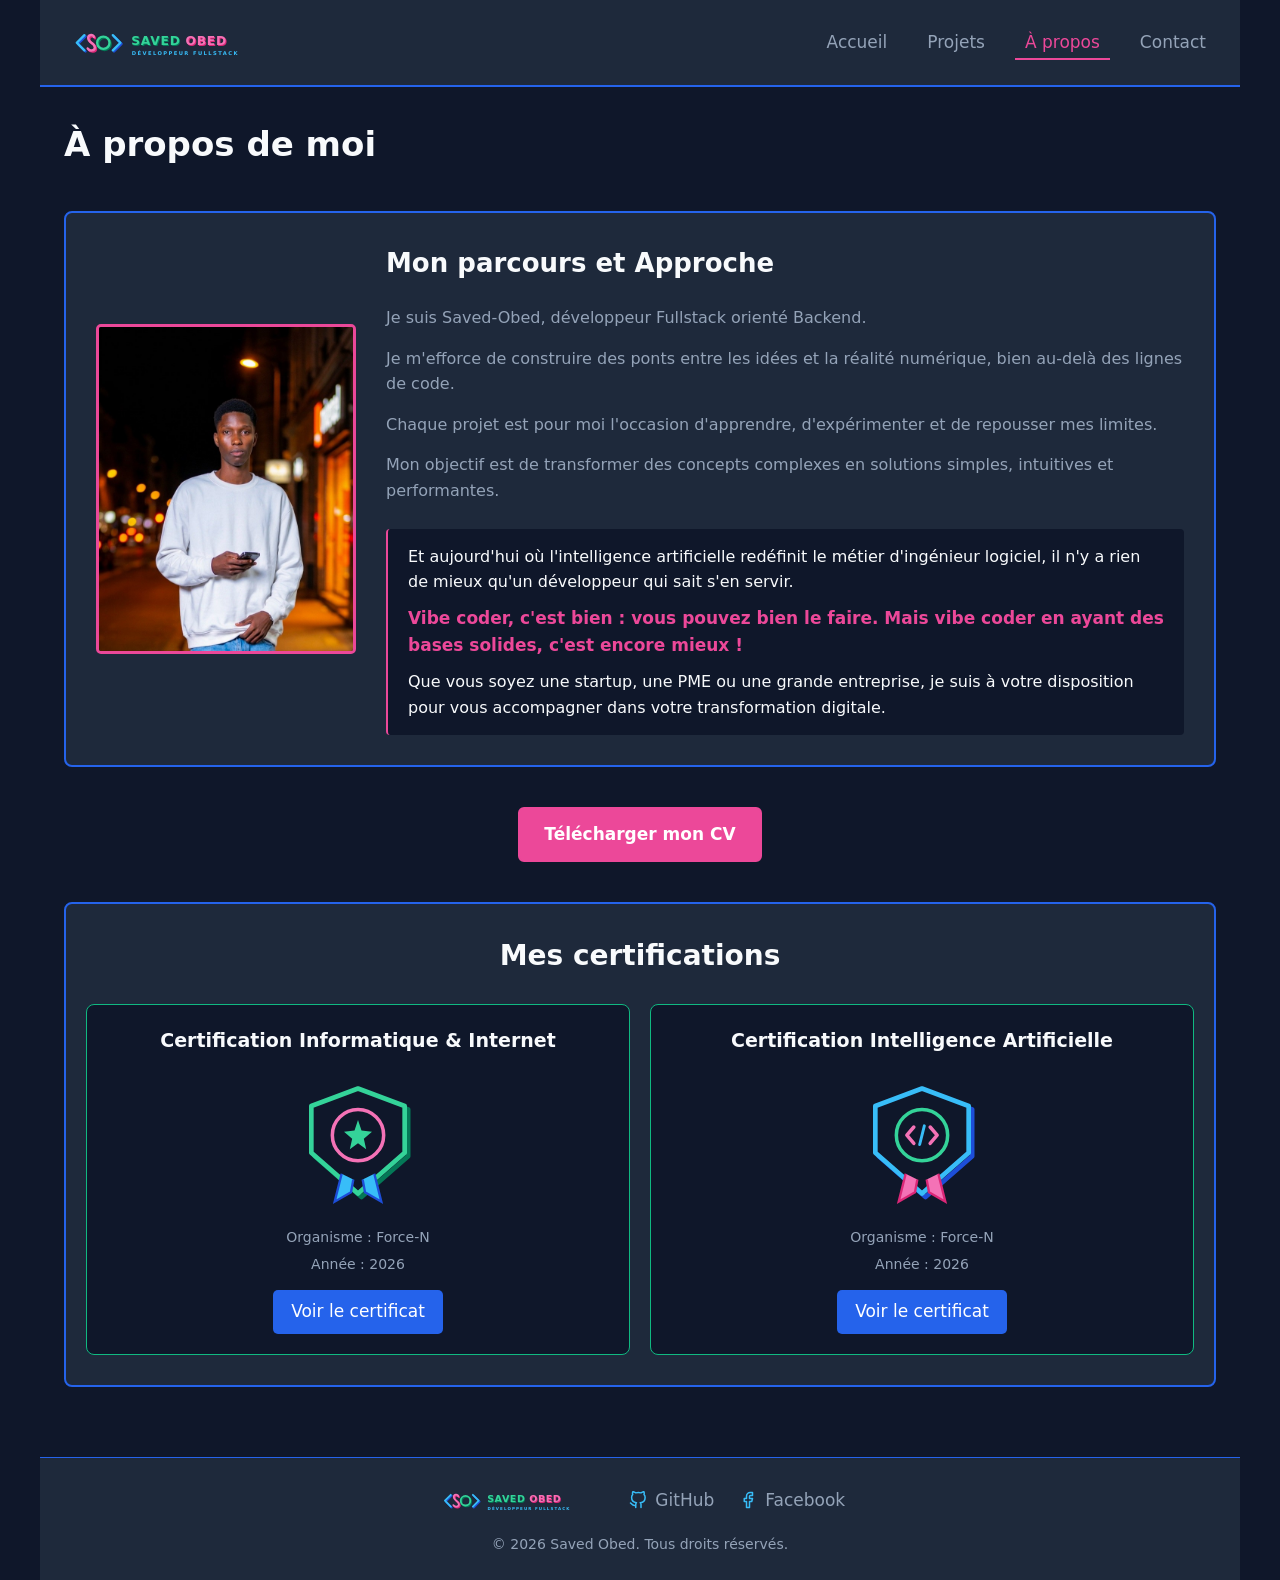
==== about.html @ 8eb466ea "le premier envoi de mon portfolio" ====
<!DOCTYPE html>

<html lang="fr">

<head>
    <meta charset="UTF-8">
    <meta name="viewport" content="width=device-width, initial-scale=1.0">
    <meta name="description" content="Découvrez le parcours de Saved-Obed, développeur Fullstack Backend. Certifications, vision et approche du développement augmenté par l'IA.">
    <title>À propos - Saved-Obed</title>
    <link rel="icon" href="./assets/logo.svg" type="image/svg+xml">
    <link rel="stylesheet" href="style.css">
</head>

<body>

    <header>

        <img src="./assets/logo.svg" alt="Saved-Obed fullstack dev">

        <nav id="navigation">
            <button type="button" class="menu" id="bouton-menu" aria-label="Ouvrir le menu de navigation">
                Menu</button>
            <ul id="liens">
                <li><a href="index.html">Accueil</a></li>
                <li><a href="projets.html" >Projets</a></li>
                <li><a href="about.html" class="active">À propos</a></li>
                <li><a href="contact.html">Contact</a></li>
            </ul>
        </nav>
        
    </header>

    <main>

        <h1>À propos de moi</h1>

       <section class="partie-a_propos">

        <img src="./assets/ma-photo.jpg" alt="Saved Obed - Développeur Fullstack" loading="lazy"> 

        <div>

            <h2>Mon parcours et Approche</h2>

            <p>Je suis Saved-Obed, développeur Fullstack orienté Backend.</p>
            
            <p>Je m'efforce de construire des ponts entre les idées et la réalité numérique, bien au-delà des lignes de code.</p>

            <p>Chaque projet est pour moi l'occasion d'apprendre, d'expérimenter et de repousser mes limites.</p>

            <p>Mon objectif est de transformer des concepts complexes en solutions simples, intuitives et performantes.</p>

            <div class="vision">
                <p>Et aujourd'hui où l'intelligence artificielle redéfinit le métier d'ingénieur logiciel, il n'y a rien de mieux qu'un développeur qui sait s'en servir.</p>
                <p><strong>Vibe coder, c'est bien : vous pouvez bien le faire. Mais vibe coder en ayant des bases solides, c'est encore mieux !</strong></p>
                <p>Que vous soyez une startup, une PME ou une grande entreprise, je suis à votre disposition pour vous accompagner dans votre transformation digitale.</p>
            </div>
        </div>
        
       </section>

       <a href="./assets/cv-certificat/CV-Obed-HOUNZANDJI.pdf" download id="telecharger">Télécharger mon CV</a>


       <section id="mes-certifications">

        <h2>Mes certifications</h2>

        <div id="chaque-certificat">
            
            <div>
                <h3>Certification Informatique & Internet</h3>
                <img src="./assets/certification1.svg" alt="Certification Informatique & Internet">
                <ul>
                    <li>Organisme : Force-N</li>
                    <li>Année : 2026</li>
                </ul>
                <a href="./assets/cv-certificat/certificat _Obed-HOUNZANDJI_ForceN-Informatique& internet.pdf" target="_blank" rel="noopener noreferrer">Voir le certificat</a>
            </div>

            <div>
                <h3>Certification Intelligence Artificielle</h3>
                <img src="./assets/certification2.svg" alt="Certification Intelligence Artificielle">
                <ul>
                    <li>Organisme : Force-N</li>
                    <li>Année : 2026</li>
                </ul>
                <a href="./assets/cv-certificat/certificat _Obed-HOUNZANDJI_ForceN-IA.pdf" target="_blank" rel="noopener noreferrer">Voir le certificat</a>
            </div>
            
        </div>

       </section>

    </main>

    <footer>

        <div>
            <img src="./assets/logo.svg" alt="Saved-Obed fullstack dev" class="logo">
            <a href="https://github.com/hounzandjiobed" target="_blank" rel="noopener noreferrer"><img src="./assets/icons/github.svg" alt="lien GitHub" class="footer-icone"> GitHub</a>
            <a href="https://www.facebook.com/profile.php?id=61586889844103" target="_blank" rel="noopener noreferrer"><img src="./assets/icons/facebook.svg" alt="lien Facebook" class="footer-icone"> Facebook</a>
        </div>

        <p>&copy; 2026 Saved Obed. Tous droits réservés.</p>

    </footer>

    <script src="app.js"></script>
</body>

</html>
---- style.css ----
/* Reset et bases */

* {
    margin: 0;
    padding: 0;
    box-sizing: border-box;
}

/* Variables pour le projet (Palette dominante : Bleu, Rose, Vert) */

:root {
    /* Couleurs principales */
    --couleur-bleu: #2563eb;
    --couleur-rose: #ec4899;
    --couleur-vert: #10b981;

    /* Variantes plus soutenues pour le survol */
    --couleur-bleu-survol: #1d4ed8;
    --couleur-rose-survol: #db2777;
    --couleur-vert-survol: #059669;

    /* Couleurs de fond et surfaces */
    --couleur-fond: #0f172a;
    --couleur-carte: #1e293b;

    /* Couleurs de texte */
    --couleur-texte: #f8fafc;
    --couleur-texte-secondaire: #94a3b8;
}

/* Stylisation générale */

body {
    font-family: system-ui, -apple-system, BlinkMacSystemFont, 'Segoe UI', Roboto, Oxygen, Ubuntu, Cantarell, sans-serif;
    font-size: 17px;
    line-height: 1.6;
    color: var(--couleur-texte);
    background-color: var(--couleur-fond);
    width: 100%;
    min-height: 100vh;
    display: flex;
    flex-direction: column;
}

img {
    display: block;
    object-fit: cover;
}

a {
    text-decoration: none;
    color: inherit;
}

/* Le Header et la Navigation */

header {
    display: flex;
    justify-content: space-between;
    align-items: center;
    max-width: 1200px;
    width: 100%;
    margin: 0 auto;
    padding: 20px 1.5rem;
    background-color: var(--couleur-carte);
    border-bottom: 2px solid var(--couleur-bleu);
}

header img {
    height: 45px;
    width: auto;
    object-fit: contain;
}

header ul {
    display: flex;
    gap: 20px;
    align-items: center;
    list-style: none;
}

.menu{
    display: none;
    background-color: var(--couleur-bleu);
    color: var(--couleur-texte);
    border: 2px solid var(--couleur-rose);
    padding: 6px 10px;
    border-radius: 6px;
    font-weight: 500;
    cursor: pointer;
}

header nav a {
    color: var(--couleur-texte-secondaire);
    font-weight: 500;
    padding: 6px 10px;
    border-bottom: 2px solid transparent;
    transition: color 0.3s ease, border-color 0.3s ease;
}

header nav a:hover {
    color: var(--couleur-rose);
    border-bottom-color: var(--couleur-rose);
}

header nav a.active {
    color: var(--couleur-rose);
    border-bottom-color: var(--couleur-rose);
}

/* Conteneur principal (Main) */

main {
    margin: 0 auto;
    max-width: 1200px;
    width: 100%;
    padding: 30px 1.5rem;
    display: flex;
    flex-direction: column;
    gap: 40px;
}

/* Section Hero */

#hero {
    min-height: 60vh;
    display: flex;
    flex-direction: column;
    justify-content: center;
    align-items: center;
    text-align: center;
    gap: 20px;
    padding: 40px 20px;
    border: 2px solid var(--couleur-bleu);
    border-radius: 8px;

    /* Arrière-plan décomposé propriété par propriété */
    background-image: linear-gradient(rgba(15, 23, 42, 0.70), rgba(15, 23, 42, 0.70)), url(assets/arriereplan-hero.jpg);
    background-position: center;
    background-size: cover;
    background-repeat: no-repeat;
}

#hero h1 {
    color: var(--couleur-texte);
    font-size: 34px;
    max-width: 800px;
}

#hero p {
    color: var(--couleur-texte-secondaire);
    font-size: 19px;
    max-width: 700px;
}

#hero a {
    display: inline-block;
    margin: 5px 10px;
    padding: 12px 24px;
    font-size: 16px;
    font-weight: bold;
    border-radius: 6px;
    transition: transform 0.2s ease, background-color 0.2s ease, border-color 0.2s ease, color 0.2s ease;
}

#hero #bouton1 {
    background-color: var(--couleur-rose);
    color: #ffffff;
    border: 2px solid var(--couleur-rose);
}

#hero #bouton1:hover {
    background-color: var(--couleur-rose-survol);
    border-color: var(--couleur-rose-survol);
    transform: translateY(-2px);
}

#hero #bouton2 {
    background-color: transparent;
    color: var(--couleur-texte);
    border: 2px solid var(--couleur-bleu);
}

#hero #bouton2:hover {
    background-color: var(--couleur-bleu);
    color: #ffffff;
    transform: translateY(-2px);
}

/* Section Compétences */

#competences {
    background-color: var(--couleur-carte);
    border: 2px solid var(--couleur-bleu);
    border-radius: 8px;
    padding: 30px 20px;
    text-align: center;
}

#competences h2 {
    margin-bottom: 25px;
    color: var(--couleur-texte);
    font-size: 28px;
}

#competences > div {
    display: grid;
    grid-template-columns: repeat(auto-fit, minmax(220px, 1fr));
    gap: 20px;
}

.cmp {
    background-color: var(--couleur-fond);
    border: 1px solid var(--couleur-vert);
    border-radius: 8px;
    padding: 20px;
    display: flex;
    flex-direction: column;
    align-items: center;
    justify-content: center;
    gap: 12px;
    text-align: center;
    transition: transform 0.3s ease, border-color 0.3s ease;
}

.cmp:hover {
    transform: translateY(-5px);
    border-color: var(--couleur-vert-survol);
}

.cmp h3 {
    color: var(--couleur-texte);
    font-size: 20px;
}

.cmp img {
    width: 48px;
    height: 48px;
    object-fit: cover;
}

.cmp p {
    color: var(--couleur-texte-secondaire);
    font-size: 15px;
}

/* Section Aperçu des Projets */

#apercu-projets {
    background-color: var(--couleur-carte);
    border: 2px solid var(--couleur-bleu);
    border-radius: 8px;
    padding: 30px 20px;
    text-align: center;
}

#apercu-projets h2 {
    margin-bottom: 25px;
    color: var(--couleur-texte);
    font-size: 28px;
}

#apercu-projets > div {
    display: grid;
    grid-template-columns: repeat(auto-fit, minmax(240px, 1fr));
    gap: 20px;
}

.projet {
    background-color: var(--couleur-fond);
    border: 1px solid var(--couleur-rose);
    border-radius: 8px;
    padding: 20px;
    display: flex;
    flex-direction: column;
    align-items: center;
    gap: 15px;
    text-align: center;
    transition: transform 0.3s ease, border-color 0.3s ease;
}

.projet:hover {
    transform: translateY(-5px);
    border-color: var(--couleur-rose-survol);
}

.projet img {
    width: 100%;
    height: 140px;
    object-fit: cover;
}

.projet h3 {
    color: var(--couleur-texte);
    font-size: 20px;
}

.projet p {
    color: var(--couleur-texte-secondaire);
    font-size: 15px;
}

.projet a {
    margin-top: auto;
    padding: 10px 20px;
    background-color: var(--couleur-bleu);
    color: #ffffff;
    border-radius: 5px;
    font-weight: 500;
    transition: background-color 0.2s ease;
}

.projet a:hover {
    background-color: var(--couleur-bleu-survol);
}

/* Section Réseaux Sociaux (Aside) */

aside {
    background-color: var(--couleur-carte);
    border: 2px solid var(--couleur-vert);
    border-radius: 8px;
    padding: 25px 20px;
    text-align: center;
}

aside h2 {
    margin-bottom: 20px;
    color: var(--couleur-texte);
    font-size: 24px;
}

aside div {
    display: flex;
    justify-content: center;
    align-items: center;
    flex-wrap: wrap;
    gap: 15px;
}

aside a {
    display: inline-flex;
    align-items: center;
    gap: 8px;
    padding: 10px 20px;
    border: 1px solid var(--couleur-vert);
    border-radius: 20px;
    color: var(--couleur-texte);
    background-color: var(--couleur-fond);
    transition: background-color 0.25s ease, color 0.25s ease, transform 0.25s ease;
}

aside a:hover {
    background-color: var(--couleur-vert);
    color: #ffffff;
    transform: scale(1.05);
}

aside img {
    width: 20px;
    height: 20px;
}

/* Le Footer */

footer {
    max-width: 1200px;
    width: 100%;
    margin: 40px auto 0;
    padding: 25px 1.5rem;
    background-color: var(--couleur-carte);
    border-top: 1px solid var(--couleur-bleu);
    display: flex;
    flex-direction: column;
    align-items: center;
    gap: 15px;
    text-align: center;
}

footer div {
    display: flex;
    justify-content: center;
    align-items: center;
    gap: 25px;
    flex-wrap: wrap;
}

.logo {
    height: 35px;
    width: auto;
    object-fit: contain;
}

footer a {
    display: inline-flex;
    align-items: center;
    gap: 8px;
    color: var(--couleur-texte-secondaire);
    transition: color 0.3s ease;
}

footer a:hover {
    color: var(--couleur-rose);
}

.footer-icone {
    width: 18px;
    height: 18px;
}

footer p {
    color: var(--couleur-texte-secondaire);
    font-size: 14px;
}

/* =========================================
   Styles spécifiques pour la page Projets (projets.html)
   ========================================= */

/* En-tête de la page projets */
#partie-projets {
    text-align: center;
    padding: 10px 0;
}

#partie-projets h1 {
    color: var(--couleur-texte);
    font-size: 32px;
    margin-bottom: 10px;
}

#partie-projets p {
    color: var(--couleur-texte-secondaire);
    font-size: 18px;
}

/* Chaque fiche de projet */
.chaque-projet {
    background-color: var(--couleur-carte);
    border: 2px solid var(--couleur-rose);
    border-radius: 8px;
    padding: 25px;
    display: flex;
    flex-direction: column;
    gap: 15px;
    align-items: center;
    transition: transform 0.3s ease, border-color 0.3s ease;
}

.chaque-projet:hover {
    transform: translateY(-5px);
    border-color: var(--couleur-rose-survol);
}

.chaque-projet img {
    margin: 0 auto;
    max-width: 450px;
    width: 100%;
    max-height: 250px;
    object-fit: cover;
    background-color: var(--couleur-fond);
    border-radius: 5px;
    border: 2px solid var(--couleur-texte);
    padding: 15px;
}

.chaque-projet h2 {
    color: var(--couleur-texte);
    font-size: 24px;
}

.chaque-projet p {
    color: var(--couleur-texte-secondaire);
    font-size: 16px;
}

/* Les badges / tags de technologies (Python, HTML, etc.) */
.chaque-projet ul {
    display: flex;
    gap: 10px;
    list-style: none;
    flex-wrap: wrap;
}

.chaque-projet li {
    background-color: var(--couleur-fond);
    border: 1px solid var(--couleur-vert);
    color: var(--couleur-texte-secondaire);
    padding: 4px 12px;
    border-radius: 15px;
    font-size: 13px;
}

/* Bouton du projet */
.chaque-projet a {
    display: inline-block;
    padding: 10px 20px;
    background-color: var(--couleur-bleu);
    color: #ffffff;
    border-radius: 5px;
    font-weight: 500;
    margin-top: 5px;
    transition: background-color 0.2s ease;
}

.chaque-projet a:hover {
    background-color: var(--couleur-bleu-survol);
}

/* Bannière d'appel à l'action pour les clients */
#projet-client {
    background-color: var(--couleur-carte);
    border: 2px solid var(--couleur-vert);
    border-radius: 8px;
    padding: 30px 20px;
    text-align: center;
    display: flex;
    flex-direction: column;
    align-items: center;
    gap: 12px;
}

#projet-client h2 {
    font-size: 24px;
    color: var(--couleur-texte);
}

#projet-client p {
    font-size: 16px;
    color: var(--couleur-texte-secondaire);
}

#projet-client a {
    display: inline-block;
    margin-top: 8px;
    padding: 12px 24px;
    background-color: var(--couleur-rose);
    color: #ffffff;
    border-radius: 6px;
    font-weight: bold;
    transition: transform 0.2s ease, background-color 0.2s ease;
}

#projet-client a:hover {
    background-color: var(--couleur-rose-survol);
    transform: translateY(-2px);
}

/* =========================================
   Styles spécifiques pour la page À propos (about.html)
   ========================================= */

/* Section de présentation générale */
.partie-a_propos {
    background-color: var(--couleur-carte);
    border: 2px solid var(--couleur-bleu);
    border-radius: 8px;
    padding: 30px;
    display: flex;
    gap: 30px;
    align-items: center;
    flex-wrap: wrap;
}

.partie-a_propos img {
    width: 260px;
    max-height: 500px;
    border-radius: 5px;
    border: 3px solid var(--couleur-rose);
    object-fit: cover;
    margin: 0 auto;
}

.partie-a_propos > div {
    flex: 1;
    min-width: 300px;
    display: flex;
    flex-direction: column;
    gap: 15px;
}

.partie-a_propos h2 {
    color: var(--couleur-texte);
    font-size: 26px;
    margin-bottom: 5px;
}

.partie-a_propos p {
    color: var(--couleur-texte-secondaire);
    font-size: 16px;
}

/* Encart frappant pour la vision IA */
.vision {
    background-color: var(--couleur-fond);
    border-left: 2px solid var(--couleur-rose);
    border-radius: 4px;
    padding: 15px 20px;
    margin-top: 10px;
    display: flex;
    flex-direction: column;
    gap: 10px;
}

.vision p {
    color: var(--couleur-texte);
    font-size: 16px;
    line-height: 1.6;
}

.vision p strong {
    color: var(--couleur-rose);
    font-size: 17px;
}

/* Bouton Télécharger mon CV */
#telecharger {
    display: inline-block;
    align-self: center;
    padding: 12px 24px;
    background-color: var(--couleur-rose);
    color: #ffffff;
    font-weight: bold;
    border-radius: 6px;
    border: 2px solid var(--couleur-rose);
    text-align: center;
    transition: transform 0.2s ease, background-color 0.2s ease, border-color 0.2s ease;
}

#telecharger:hover {
    background-color: var(--couleur-rose-survol);
    border-color: var(--couleur-rose-survol);
    transform: translateY(-2px);
}

/* Section Certifications */
#mes-certifications {
    background-color: var(--couleur-carte);
    border: 2px solid var(--couleur-bleu);
    border-radius: 8px;
    padding: 30px 20px;
    text-align: center;
}

#mes-certifications h2 {
    color: var(--couleur-texte);
    font-size: 28px;
    margin-bottom: 25px;
}

#chaque-certificat {
    display: grid;
    grid-template-columns: repeat(auto-fit, minmax(250px, 1fr));
    gap: 20px;
}

#chaque-certificat > div {
    background-color: var(--couleur-fond);
    border: 1px solid var(--couleur-vert);
    border-radius: 8px;
    padding: 20px;
    display: flex;
    flex-direction: column;
    align-items: center;
    gap: 15px;
    text-align: center;
    transition: transform 0.3s ease, border-color 0.3s ease;
}

#chaque-certificat > div:hover {
    transform: translateY(-5px);
    border-color: var(--couleur-vert-survol);
}

#chaque-certificat h3 {
    color: var(--couleur-texte);
    font-size: 19px;
}

#chaque-certificat img {
    width: 100%;
    max-height: 140px;
    object-fit: contain;
}

#chaque-certificat ul {
    list-style: none;
    color: var(--couleur-texte-secondaire);
    font-size: 14px;
    display: flex;
    flex-direction: column;
    gap: 5px;
}

#chaque-certificat a {
    margin-top: auto;
    padding: 8px 18px;
    background-color: var(--couleur-bleu);
    color: #ffffff;
    border-radius: 5px;
    font-weight: 500;
    transition: background-color 0.2s ease;
}

#chaque-certificat a:hover {
    background-color: var(--couleur-bleu-survol);
}

/* =========================================
   Styles spécifiques pour la page Contact (contact.html)
   ========================================= */

/* Le formulaire de contact */
#formulaire-contact {
    background-color: var(--couleur-carte);
    border: 2px solid var(--couleur-bleu);
    border-radius: 6px;
    padding: 30px;
    max-width: 650px;
    width: 100%;
    margin: 0 auto;
    display: flex;
    flex-direction: column;
    gap: 20px;
}

#formulaire-contact div {
    display: flex;
    flex-direction: column;
    gap: 8px;
}

#formulaire-contact label {
    color: var(--couleur-texte);
    font-size: 15px;
    font-weight: 500;
}

#formulaire-contact input,
#formulaire-contact textarea {
    width: 100%;
    padding: 12px 15px;
    background-color: var(--couleur-fond);
    border: 1px solid var(--couleur-bleu);
    border-radius: 6px;
    color: var(--couleur-texte);
    font-size: 15px;
    font-family: inherit;
    outline: none;
    transition: border-color 0.2s ease;
}

#formulaire-contact input:focus,
#formulaire-contact textarea:focus {
    border-color: var(--couleur-rose);
}

#formulaire-contact textarea {
    min-height: 120px;
    resize: vertical;
}

#formulaire-contact button {
    max-width: 200px;
    width: 100%;
    padding: 14px 24px;
    background-color: var(--couleur-rose);
    color: #ffffff;
    border: none;
    border-radius: 6px;
    font-size: 16px;
    font-weight: bold;
    cursor: pointer;
    margin: 0 auto;
    transition: transform 0.2s ease, background-color 0.2s ease;
}

#formulaire-contact button:hover {
    background-color: var(--couleur-rose-survol);
    transform: translateY(-2px);
}

.erreur {
    color: var(--couleur-rose);
    font-size: 18px;
    min-height: 25px;
    text-align: center;
    background-color: var(--couleur-texte-secondaire);
    border-radius: 12px;
    max-width: 320px;
    margin: 10px auto;
}

.resultat {
    color: var(--couleur-rose);
    font-size: 18px;
    min-height: 25px;
    text-align: center;
    background-color: var(--couleur-texte-secondaire);
    border-radius: 12px;
    max-width: 320px;
    margin: 10px auto;
}

/* Encart des coordonnées directes */
#contact-direct {
    background-color: var(--couleur-carte);
    border: 2px solid var(--couleur-vert);
    border-radius: 8px;
    padding: 30px;
    max-width: 650px;
    width: 100%;
    margin: 0 auto;
    text-align: center;
}

#contact-direct h2 {
    color: var(--couleur-texte);
    font-size: 22px;
    margin-bottom: 15px;
}

#contact-direct ul {
    list-style: none;
    display: flex;
    flex-direction: column;
    gap: 12px;
}

#contact-direct li {
    color: var(--couleur-texte-secondaire);
    font-size: 16px;
}

#contact-direct a {
    color: var(--couleur-vert);
    font-weight: 500;
    transition: color 0.2s ease;
}

#contact-direct a:hover {
    color: var(--couleur-rose);
}

/* =========================================
   Responsivité — Tablette (max 900px)
   ========================================= */

@media (max-width: 900px) {

    /* Header : réduire les espacements */
    header {
        padding: 15px 1rem;
    }

    header img {
        height: 38px;
    }

    header ul {
        gap: 12px;
    }

    /* Hero : réduire les tailles de police */
    #hero h1 {
        font-size: 26px;
    }

    #hero p {
        font-size: 17px;
    }

    /* À propos : la photo passe au-dessus du texte */
    .partie-a_propos {
        flex-direction: column;
        align-items: center;
    }

    .partie-a_propos img {
        width: 200px;
    }

    .partie-a_propos > div {
        min-width: unset;
        width: 100%;
    }
}

/* =========================================
   Responsivité — Mobile (max 600px)
   ========================================= */

@media (max-width: 600px) {


    /* Le nav sert de repère pour positionner le menu déroulant */
    #navigation {
        position: relative;
    }

    /* Affichage du bouton Menu en mobile */
    .menu {
        display: block;
    }

    /* Masquer le menu <ul> par défaut en mobile */
    header ul {
        display: none;
        flex-direction: column;
        position: absolute;
        top: calc(100% + 10px);
        right: 0;
        width: 180px;
        background-color: var(--couleur-carte);
        border: 2px solid var(--couleur-bleu);
        border-radius: 8px;
        padding: 10px;
        gap: 10px;
        z-index: 1000;
    }

    /* S'assurer que les liens restent visibles à l'intérieur du ul */
    header nav a {
        display: block;
        width: 100%;
        text-align: center;
        padding: 8px 0;
    }

    /* Classe toggle JS : affiche le menu au clic */
    header ul.visible {
        display: flex;
    }

    /* Main : réduire le padding */
    main {
        padding: 20px 1rem;
        gap: 25px;
    }

    /* Hero : tout en colonne, textes compacts */
    #hero {
        min-height: auto;
        padding: 30px 15px;
        gap: 15px;
    }

    #hero h1 {
        font-size: 22px;
    }

    #hero p {
        font-size: 15px;
    }

    #hero a {
        width: 100%;
        text-align: center;
        margin: 4px 0;
    }

    /* Compétences : 1 colonne sur mobile */
    #competences > div {
        grid-template-columns: 1fr;
    }

    /* Projets : 1 colonne sur mobile */
    #apercu-projets > div {
        grid-template-columns: 1fr;
    }

    /* À propos : photo centrée et plus petite */
    .partie-a_propos {
        flex-direction: column;
        padding: 20px 15px;
        gap: 20px;
    }

    .partie-a_propos img {
        width: 160px;
    }

    .partie-a_propos h2 {
        font-size: 22px;
    }

    .partie-a_propos p {
        font-size: 15px;
    }

    /* Vision : padding réduit */
    .vision {
        padding: 12px 15px;
    }

    /* Certifications : 1 colonne */
    #chaque-certificat {
        grid-template-columns: 1fr;
    }

    /* Formulaire : pleine largeur */
    #formulaire-contact,
    #contact-direct {
        padding: 20px 15px;
    }

    /* Footer : compact */
    footer {
        padding: 20px 1rem;
        gap: 10px;
    }

    footer div {
        flex-direction: column;
        gap: 12px;
    }

    /* Aside (réseaux sociaux) */
    aside div {
        flex-direction: column;
        align-items: center;
    }

    /* Page Projets : 1 colonne */
    .chaque-projet ul {
        justify-content: center;
    }
}
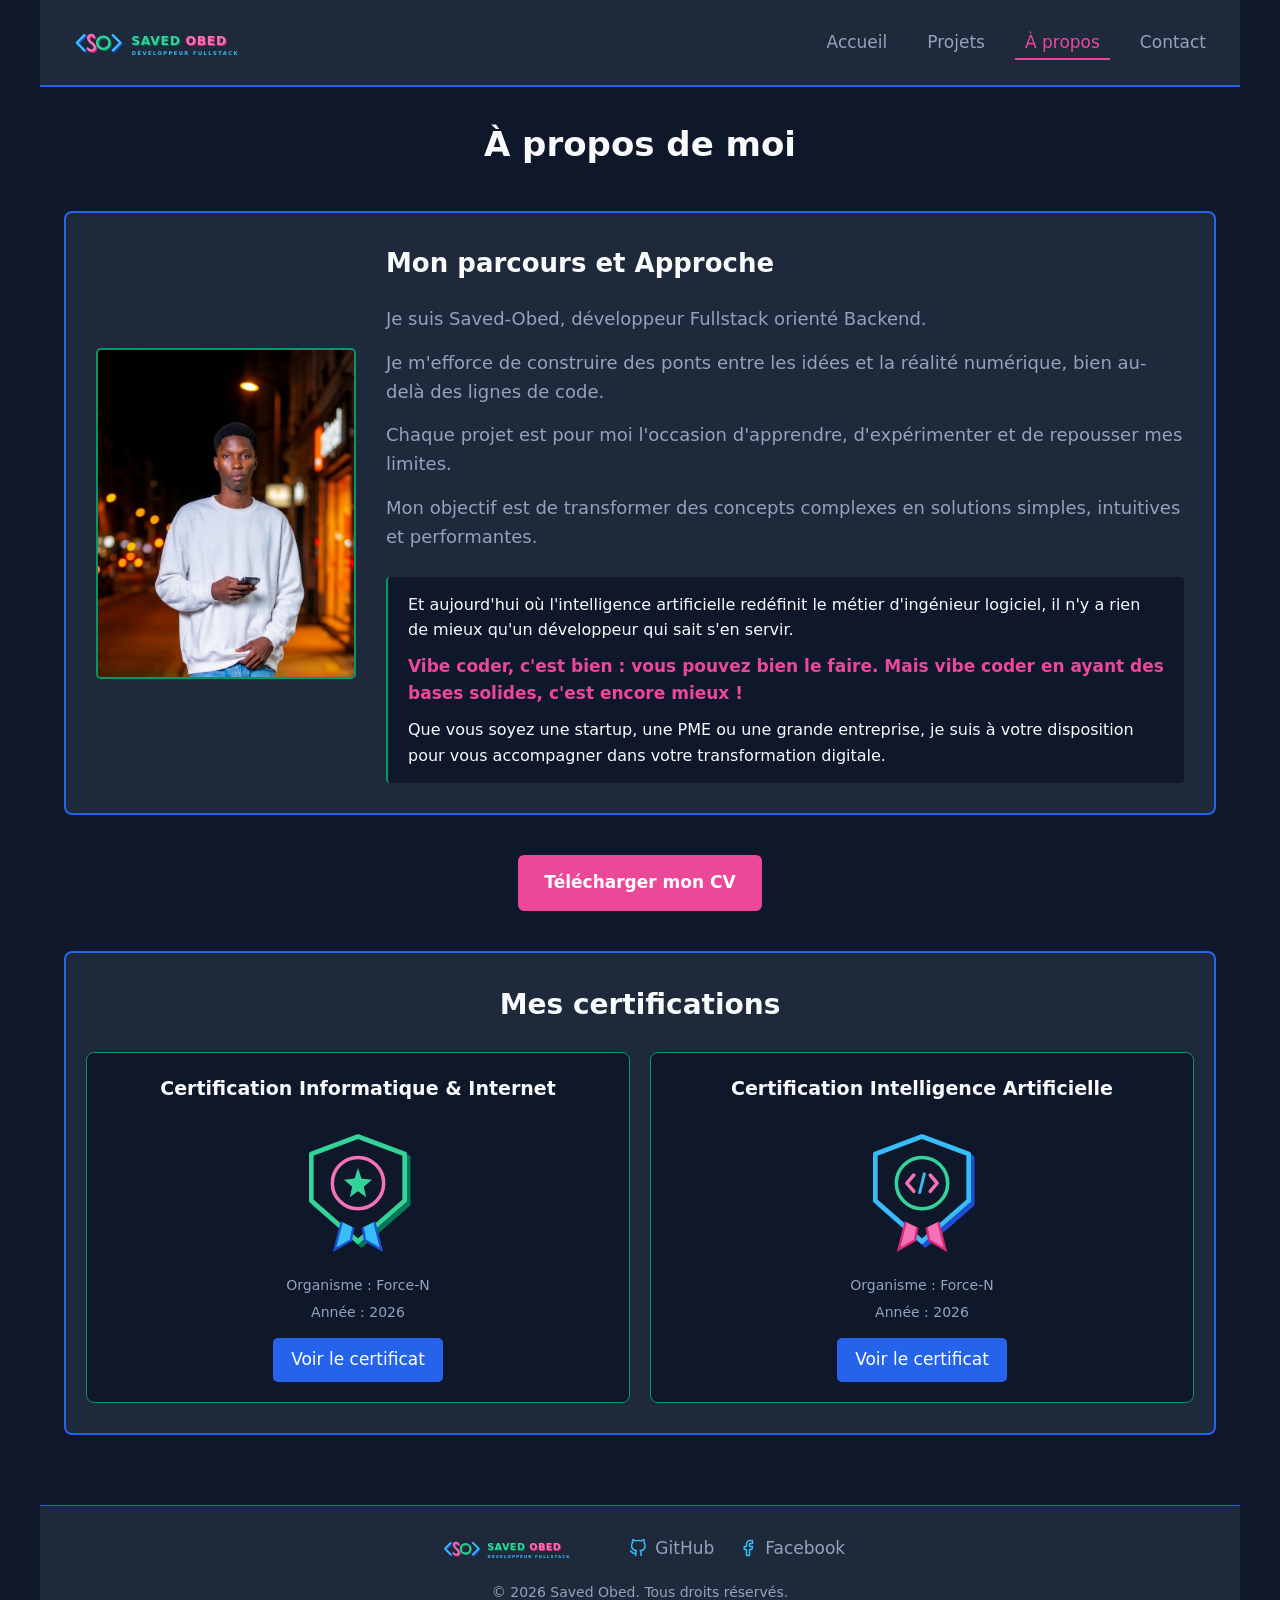
==== commit c4b28661: "amélioration du design de la page" ====
--- a/about.html
+++ b/about.html
@@ -32,7 +32,7 @@
 
     <main>
 
-        <h1>À propos de moi</h1>
+        <h1 id="apropos-titre">À propos de moi</h1>
 
        <section class="partie-a_propos">
 
--- a/style.css
+++ b/style.css
@@ -6,29 +6,29 @@
     box-sizing: border-box;
 }
 
-/* Variables pour le projet (Palette dominante : Bleu, Rose, Vert) */
+
 
 :root {
-    /* Couleurs principales */
+    
     --couleur-bleu: #2563eb;
     --couleur-rose: #ec4899;
     --couleur-vert: #10b981;
 
-    /* Variantes plus soutenues pour le survol */
+   
     --couleur-bleu-survol: #1d4ed8;
     --couleur-rose-survol: #db2777;
     --couleur-vert-survol: #059669;
 
-    /* Couleurs de fond et surfaces */
+    
     --couleur-fond: #0f172a;
     --couleur-carte: #1e293b;
 
-    /* Couleurs de texte */
+    
     --couleur-texte: #f8fafc;
     --couleur-texte-secondaire: #94a3b8;
 }
 
-/* Stylisation générale */
+
 
 body {
     font-family: system-ui, -apple-system, BlinkMacSystemFont, 'Segoe UI', Roboto, Oxygen, Ubuntu, Cantarell, sans-serif;
@@ -52,7 +52,7 @@
     color: inherit;
 }
 
-/* Le Header et la Navigation */
+/* Le header */
 
 header {
     display: flex;
@@ -108,7 +108,7 @@
     border-bottom-color: var(--couleur-rose);
 }
 
-/* Conteneur principal (Main) */
+
 
 main {
     margin: 0 auto;
@@ -120,7 +120,7 @@
     gap: 40px;
 }
 
-/* Section Hero */
+/*la section hero */
 
 #hero {
     min-height: 60vh;
@@ -133,8 +133,6 @@
     padding: 40px 20px;
     border: 2px solid var(--couleur-bleu);
     border-radius: 8px;
-
-    /* Arrière-plan décomposé propriété par propriété */
     background-image: linear-gradient(rgba(15, 23, 42, 0.70), rgba(15, 23, 42, 0.70)), url(assets/arriereplan-hero.jpg);
     background-position: center;
     background-size: cover;
@@ -143,13 +141,14 @@
 
 #hero h1 {
     color: var(--couleur-texte);
-    font-size: 34px;
+    font-size: 36px;
     max-width: 800px;
 }
 
 #hero p {
     color: var(--couleur-texte-secondaire);
-    font-size: 19px;
+    font-size: 24px;
+    font-weight: 600;
     max-width: 700px;
 }
 
@@ -187,7 +186,7 @@
     transform: translateY(-2px);
 }
 
-/* Section Compétences */
+/* la section compétences */
 
 #competences {
     background-color: var(--couleur-carte);
@@ -244,7 +243,7 @@
     font-size: 15px;
 }
 
-/* Section Aperçu des Projets */
+/* la section aperçu des projets */
 
 #apercu-projets {
     background-color: var(--couleur-carte);
@@ -268,7 +267,7 @@
 
 .projet {
     background-color: var(--couleur-fond);
-    border: 1px solid var(--couleur-rose);
+    border: 1px solid var(--couleur-vert);
     border-radius: 8px;
     padding: 20px;
     display: flex;
@@ -314,7 +313,7 @@
     background-color: var(--couleur-bleu-survol);
 }
 
-/* Section Réseaux Sociaux (Aside) */
+/* la section réseaux sociaux */
 
 aside {
     background-color: var(--couleur-carte);
@@ -361,7 +360,7 @@
     height: 20px;
 }
 
-/* Le Footer */
+/* le footer */
 
 footer {
     max-width: 1200px;
@@ -413,11 +412,8 @@
     font-size: 14px;
 }
 
-/* =========================================
-   Styles spécifiques pour la page Projets (projets.html)
-   ========================================= */
-
-/* En-tête de la page projets */
+/*  la page Projets */
+
 #partie-projets {
     text-align: center;
     padding: 10px 0;
@@ -434,10 +430,10 @@
     font-size: 18px;
 }
 
-/* Chaque fiche de projet */
+
 .chaque-projet {
     background-color: var(--couleur-carte);
-    border: 2px solid var(--couleur-rose);
+    border: 2px solid var(--couleur-bleu);
     border-radius: 8px;
     padding: 25px;
     display: flex;
@@ -449,7 +445,7 @@
 
 .chaque-projet:hover {
     transform: translateY(-5px);
-    border-color: var(--couleur-rose-survol);
+    border-color: var(--couleur-bleu-survol);
 }
 
 .chaque-projet img {
@@ -460,7 +456,7 @@
     object-fit: cover;
     background-color: var(--couleur-fond);
     border-radius: 5px;
-    border: 2px solid var(--couleur-texte);
+    border: 2px solid var(--couleur-vert);
     padding: 15px;
 }
 
@@ -474,7 +470,6 @@
     font-size: 16px;
 }
 
-/* Les badges / tags de technologies (Python, HTML, etc.) */
 .chaque-projet ul {
     display: flex;
     gap: 10px;
@@ -491,7 +486,7 @@
     font-size: 13px;
 }
 
-/* Bouton du projet */
+
 .chaque-projet a {
     display: inline-block;
     padding: 10px 20px;
@@ -507,7 +502,7 @@
     background-color: var(--couleur-bleu-survol);
 }
 
-/* Bannière d'appel à l'action pour les clients */
+
 #projet-client {
     background-color: var(--couleur-carte);
     border: 2px solid var(--couleur-vert);
@@ -546,11 +541,9 @@
     transform: translateY(-2px);
 }
 
-/* =========================================
-   Styles spécifiques pour la page À propos (about.html)
-   ========================================= */
-
-/* Section de présentation générale */
+
+/*  la page à propos */
+
 .partie-a_propos {
     background-color: var(--couleur-carte);
     border: 2px solid var(--couleur-bleu);
@@ -566,9 +559,14 @@
     width: 260px;
     max-height: 500px;
     border-radius: 5px;
-    border: 3px solid var(--couleur-rose);
+    border: 2px solid var(--couleur-vert-survol);
     object-fit: cover;
     margin: 0 auto;
+}
+
+#apropos-titre{
+    margin: 0 auto;
+    text-align: center;
 }
 
 .partie-a_propos > div {
@@ -587,13 +585,13 @@
 
 .partie-a_propos p {
     color: var(--couleur-texte-secondaire);
-    font-size: 16px;
-}
-
-/* Encart frappant pour la vision IA */
+    font-size: 18px;
+}
+
+
 .vision {
     background-color: var(--couleur-fond);
-    border-left: 2px solid var(--couleur-rose);
+    border-left: 2px solid var(--couleur-vert-survol);
     border-radius: 4px;
     padding: 15px 20px;
     margin-top: 10px;
@@ -613,7 +611,7 @@
     font-size: 17px;
 }
 
-/* Bouton Télécharger mon CV */
+
 #telecharger {
     display: inline-block;
     align-self: center;
@@ -633,7 +631,8 @@
     transform: translateY(-2px);
 }
 
-/* Section Certifications */
+/*  la Section Certifications */
+
 #mes-certifications {
     background-color: var(--couleur-carte);
     border: 2px solid var(--couleur-bleu);
@@ -656,7 +655,7 @@
 
 #chaque-certificat > div {
     background-color: var(--couleur-fond);
-    border: 1px solid var(--couleur-vert);
+    border: 1px solid var(--couleur-vert-survol);
     border-radius: 8px;
     padding: 20px;
     display: flex;
@@ -669,7 +668,7 @@
 
 #chaque-certificat > div:hover {
     transform: translateY(-5px);
-    border-color: var(--couleur-vert-survol);
+    border-color: var(--couleur-vert);
 }
 
 #chaque-certificat h3 {
@@ -706,11 +705,20 @@
     background-color: var(--couleur-bleu-survol);
 }
 
-/* =========================================
-   Styles spécifiques pour la page Contact (contact.html)
-   ========================================= */
-
-/* Le formulaire de contact */
+/*  la page de contact */
+
+.phrase{
+    margin: 0 auto;
+    color: var(--couleur-vert-survol);
+    font-weight: 500; 
+}
+
+#contact-titre{
+    margin: 0 auto; 
+}
+
+/*  le formulaire  */
+
 #formulaire-contact {
     background-color: var(--couleur-carte);
     border: 2px solid var(--couleur-bleu);
@@ -802,7 +810,7 @@
     margin: 10px auto;
 }
 
-/* Encart des coordonnées directes */
+
 #contact-direct {
     background-color: var(--couleur-carte);
     border: 2px solid var(--couleur-vert);
@@ -842,13 +850,11 @@
     color: var(--couleur-rose);
 }
 
-/* =========================================
-   Responsivité — Tablette (max 900px)
-   ========================================= */
+/* la Responsivité — Tablette */
 
 @media (max-width: 900px) {
 
-    /* Header : réduire les espacements */
+
     header {
         padding: 15px 1rem;
     }
@@ -861,7 +867,6 @@
         gap: 12px;
     }
 
-    /* Hero : réduire les tailles de police */
     #hero h1 {
         font-size: 26px;
     }
@@ -870,7 +875,6 @@
         font-size: 17px;
     }
 
-    /* À propos : la photo passe au-dessus du texte */
     .partie-a_propos {
         flex-direction: column;
         align-items: center;
@@ -884,26 +888,20 @@
         min-width: unset;
         width: 100%;
     }
-}
-
-/* =========================================
-   Responsivité — Mobile (max 600px)
-   ========================================= */
+
+     }
+
+/* la Responsivité — Mobile */
 
 @media (max-width: 600px) {
 
-
-    /* Le nav sert de repère pour positionner le menu déroulant */
     #navigation {
         position: relative;
     }
 
-    /* Affichage du bouton Menu en mobile */
     .menu {
         display: block;
     }
-
-    /* Masquer le menu <ul> par défaut en mobile */
     header ul {
         display: none;
         flex-direction: column;
@@ -919,7 +917,7 @@
         z-index: 1000;
     }
 
-    /* S'assurer que les liens restent visibles à l'intérieur du ul */
+    
     header nav a {
         display: block;
         width: 100%;
@@ -927,18 +925,14 @@
         padding: 8px 0;
     }
 
-    /* Classe toggle JS : affiche le menu au clic */
     header ul.visible {
         display: flex;
     }
-
-    /* Main : réduire le padding */
     main {
         padding: 20px 1rem;
         gap: 25px;
     }
 
-    /* Hero : tout en colonne, textes compacts */
     #hero {
         min-height: auto;
         padding: 30px 15px;
@@ -959,17 +953,14 @@
         margin: 4px 0;
     }
 
-    /* Compétences : 1 colonne sur mobile */
     #competences > div {
         grid-template-columns: 1fr;
     }
 
-    /* Projets : 1 colonne sur mobile */
     #apercu-projets > div {
         grid-template-columns: 1fr;
     }
 
-    /* À propos : photo centrée et plus petite */
     .partie-a_propos {
         flex-direction: column;
         padding: 20px 15px;
@@ -982,29 +973,32 @@
 
     .partie-a_propos h2 {
         font-size: 22px;
+        text-align: center;
     }
 
     .partie-a_propos p {
         font-size: 15px;
     }
 
-    /* Vision : padding réduit */
+
     .vision {
         padding: 12px 15px;
     }
 
-    /* Certifications : 1 colonne */
     #chaque-certificat {
         grid-template-columns: 1fr;
     }
 
-    /* Formulaire : pleine largeur */
+    .phrase{
+        margin: 0 auto;
+        text-align: center;
+    }
+
     #formulaire-contact,
     #contact-direct {
         padding: 20px 15px;
     }
 
-    /* Footer : compact */
     footer {
         padding: 20px 1rem;
         gap: 10px;
@@ -1015,13 +1009,12 @@
         gap: 12px;
     }
 
-    /* Aside (réseaux sociaux) */
     aside div {
         flex-direction: column;
         align-items: center;
     }
 
-    /* Page Projets : 1 colonne */
+    
     .chaque-projet ul {
         justify-content: center;
     }
